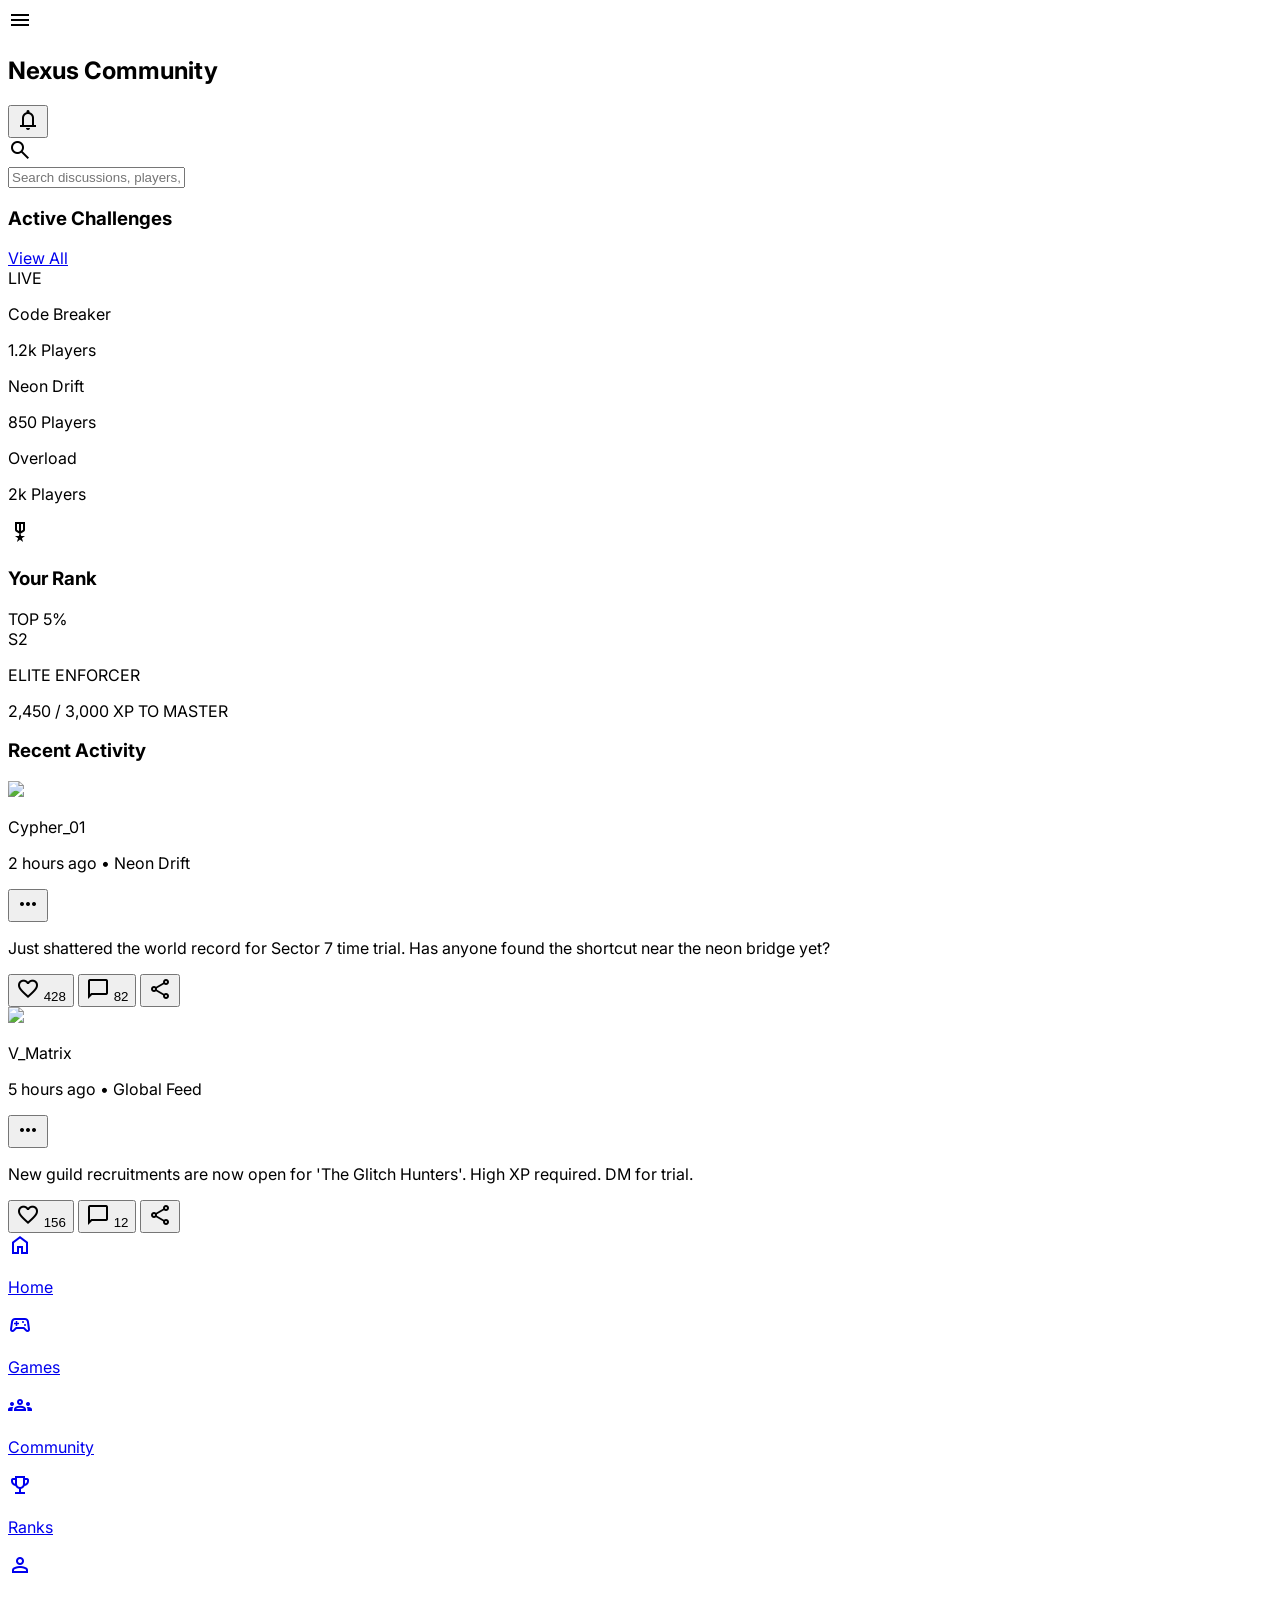
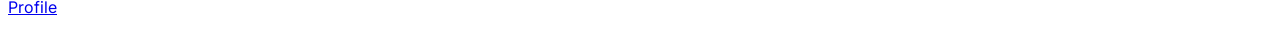
==== mobile refrence.html @ f1363cef "added the community page" ====
<!DOCTYPE html>

<html class="dark" lang="en"><head>
<meta charset="utf-8"/>
<meta content="width=device-width, initial-scale=1.0" name="viewport"/>
<title>Nexus Community - Cyber Noir</title>
<script src="https://cdn.tailwindcss.com?plugins=forms,container-queries"></script>
<link href="https://fonts.googleapis.com/css2?family=Inter:wght@300;400;500;600;700&amp;display=swap" rel="stylesheet"/>
<link href="https://fonts.googleapis.com/css2?family=Material+Symbols+Outlined:wght,FILL@100..700,0..1&amp;display=swap" rel="stylesheet"/>
<link href="https://fonts.googleapis.com/css2?family=Material+Symbols+Outlined:wght,FILL@100..700,0..1&amp;display=swap" rel="stylesheet"/>
<script id="tailwind-config">
        tailwind.config = {
            darkMode: "class",
            theme: {
                extend: {
                    colors: {
                        "primary": "#0657f9",
                        "background-light": "#f5f6f8",
                        "background-dark": "#0f1623",
                    },
                    fontFamily: {
                        "display": ["Inter"]
                    },
                    borderRadius: {"DEFAULT": "0.25rem", "lg": "0.5rem", "xl": "0.75rem", "full": "9999px"},
                },
            },
        }
    </script>
<style>
        body {
            font-family: 'Inter', sans-serif;
            -webkit-tap-highlight-color: transparent;
        }
        .neon-glow {
            box-shadow: 0 0 10px rgba(6, 87, 249, 0.4);
        }
        .no-scrollbar::-webkit-scrollbar {
            display: none;
        }
        .no-scrollbar {
            -ms-overflow-style: none;
            scrollbar-width: none;
        }
    </style>
<style>
    body {
      min-height: max(884px, 100dvh);
    }
  </style>
  </head>
<body class="bg-background-light dark:bg-background-dark text-slate-900 dark:text-slate-100 font-display">
<div class="relative flex min-h-screen w-full flex-col max-w-md mx-auto bg-background-light dark:bg-background-dark overflow-x-hidden">
<header class="flex items-center bg-background-light dark:bg-background-dark p-4 pb-2 justify-between sticky top-0 z-20 border-b border-slate-200 dark:border-primary/20 backdrop-blur-md">
<div class="text-slate-900 dark:text-slate-100 flex size-12 shrink-0 items-center justify-start">
<span class="material-symbols-outlined">menu</span>
</div>
<h2 class="text-slate-900 dark:text-slate-100 text-lg font-bold leading-tight tracking-tight flex-1 text-center uppercase tracking-widest">Nexus Community</h2>
<div class="flex w-12 items-center justify-end">
<button class="relative flex items-center justify-center rounded-lg h-12 w-12 text-slate-900 dark:text-slate-100">
<span class="material-symbols-outlined">notifications</span>
<span class="absolute top-3 right-3 flex h-2 w-2 rounded-full bg-primary neon-glow"></span>
</button>
</div>
</header>
<div class="px-4 py-4">
<label class="flex flex-col min-w-40 h-12 w-full">
<div class="flex w-full flex-1 items-stretch rounded-xl h-full shadow-lg">
<div class="text-slate-500 dark:text-primary flex border-none bg-slate-100 dark:bg-primary/10 items-center justify-center pl-4 rounded-l-xl">
<span class="material-symbols-outlined">search</span>
</div>
<input class="form-input flex w-full min-w-0 flex-1 resize-none overflow-hidden rounded-r-xl text-slate-900 dark:text-slate-100 focus:outline-0 focus:ring-1 focus:ring-primary border-none bg-slate-100 dark:bg-primary/10 h-full placeholder:text-slate-400 dark:placeholder:text-slate-500 px-4 pl-2 text-base font-normal leading-normal" placeholder="Search discussions, players, tags..." value=""/>
</div>
</label>
</div>
<section class="mb-6">
<div class="flex items-center justify-between px-4 pb-3">
<h3 class="text-slate-900 dark:text-slate-100 text-sm font-bold uppercase tracking-wider">Active Challenges</h3>
<a class="text-primary text-xs font-semibold" href="#">View All</a>
</div>
<div class="flex w-full overflow-x-auto no-scrollbar px-4 gap-4">
<div class="flex flex-col shrink-0 w-32 group cursor-pointer">
<div class="w-full bg-center bg-no-repeat aspect-[4/5] bg-cover rounded-xl border border-transparent group-hover:border-primary transition-all duration-300 relative overflow-hidden" data-alt="Abstract neon blue digital grid pattern" style='background-image: url("https://lh3.googleusercontent.com/aida-public/[base64]");'>
<div class="absolute inset-0 bg-gradient-to-t from-background-dark/80 to-transparent"></div>
<div class="absolute bottom-2 left-2 text-[10px] text-primary font-bold uppercase">LIVE</div>
</div>
<p class="text-slate-900 dark:text-slate-100 text-xs font-bold mt-2 truncate">Code Breaker</p>
<p class="text-slate-500 dark:text-slate-400 text-[10px]">1.2k Players</p>
</div>
<div class="flex flex-col shrink-0 w-32 group cursor-pointer">
<div class="w-full bg-center bg-no-repeat aspect-[4/5] bg-cover rounded-xl border border-transparent group-hover:border-primary transition-all duration-300 relative overflow-hidden" data-alt="Retro synthwave sunset background" style='background-image: url("https://lh3.googleusercontent.com/aida-public/[base64]");'>
<div class="absolute inset-0 bg-gradient-to-t from-background-dark/80 to-transparent"></div>
</div>
<p class="text-slate-900 dark:text-slate-100 text-xs font-bold mt-2 truncate">Neon Drift</p>
<p class="text-slate-500 dark:text-slate-400 text-[10px]">850 Players</p>
</div>
<div class="flex flex-col shrink-0 w-32 group cursor-pointer">
<div class="w-full bg-center bg-no-repeat aspect-[4/5] bg-cover rounded-xl border border-transparent group-hover:border-primary transition-all duration-300 relative overflow-hidden" data-alt="Futuristic cyber city landscape" style='background-image: url("https://lh3.googleusercontent.com/aida-public/[base64]");'>
<div class="absolute inset-0 bg-gradient-to-t from-background-dark/80 to-transparent"></div>
</div>
<p class="text-slate-900 dark:text-slate-100 text-xs font-bold mt-2 truncate">Overload</p>
<p class="text-slate-500 dark:text-slate-400 text-[10px]">2k Players</p>
</div>
</div>
</section>
<section class="mx-4 mb-6 p-4 rounded-xl bg-slate-100 dark:bg-primary/5 border border-slate-200 dark:border-primary/20">
<div class="flex items-center justify-between mb-3">
<div class="flex items-center gap-2">
<span class="material-symbols-outlined text-primary">military_tech</span>
<h3 class="text-slate-900 dark:text-slate-100 text-sm font-bold uppercase tracking-wider">Your Rank</h3>
</div>
<span class="text-primary text-xs font-bold">TOP 5%</span>
</div>
<div class="flex items-center gap-4">
<div class="size-14 rounded-full border-2 border-primary p-1">
<div class="w-full h-full bg-primary/20 rounded-full flex items-center justify-center text-primary font-bold">S2</div>
</div>
<div class="flex-1">
<p class="text-slate-900 dark:text-slate-100 text-lg font-black italic">ELITE ENFORCER</p>
<div class="w-full h-1.5 bg-slate-200 dark:bg-slate-700 rounded-full mt-1 overflow-hidden">
<div class="h-full bg-primary neon-glow" style="width: 78%"></div>
</div>
<p class="text-slate-500 dark:text-slate-400 text-[10px] mt-1">2,450 / 3,000 XP TO MASTER</p>
</div>
</div>
</section>
<section class="flex-1 px-4 pb-24">
<h3 class="text-slate-900 dark:text-slate-100 text-sm font-bold uppercase tracking-wider pb-4">Recent Activity</h3>
<div class="space-y-4">
<div class="p-4 rounded-xl bg-slate-100 dark:bg-slate-800/40 border border-slate-200 dark:border-slate-700">
<div class="flex items-center gap-3 mb-3">
<div class="size-10 rounded-full bg-primary/10 overflow-hidden border border-primary/30">
<img class="w-full h-full object-cover" data-alt="User avatar male portrait" src="https://lh3.googleusercontent.com/aida-public/[base64]"/>
</div>
<div class="flex-1">
<p class="text-slate-900 dark:text-slate-100 text-sm font-bold">Cypher_01</p>
<p class="text-slate-500 dark:text-slate-400 text-[10px]">2 hours ago • <span class="text-primary">Neon Drift</span></p>
</div>
<button class="text-slate-400"><span class="material-symbols-outlined">more_horiz</span></button>
</div>
<p class="text-slate-800 dark:text-slate-300 text-sm leading-relaxed mb-3">Just shattered the world record for Sector 7 time trial. Has anyone found the shortcut near the neon bridge yet?</p>
<div class="flex items-center gap-6">
<button class="flex items-center gap-1.5 text-slate-500 dark:text-slate-400 hover:text-primary transition-colors">
<span class="material-symbols-outlined text-sm">favorite</span>
<span class="text-xs">428</span>
</button>
<button class="flex items-center gap-1.5 text-slate-500 dark:text-slate-400 hover:text-primary transition-colors">
<span class="material-symbols-outlined text-sm">chat_bubble</span>
<span class="text-xs">82</span>
</button>
<button class="flex items-center gap-1.5 text-slate-500 dark:text-slate-400 hover:text-primary transition-colors">
<span class="material-symbols-outlined text-sm">share</span>
</button>
</div>
</div>
<div class="p-4 rounded-xl bg-slate-100 dark:bg-slate-800/40 border border-slate-200 dark:border-slate-700">
<div class="flex items-center gap-3 mb-3">
<div class="size-10 rounded-full bg-primary/10 overflow-hidden border border-primary/30">
<img class="w-full h-full object-cover" data-alt="User avatar female portrait" src="https://lh3.googleusercontent.com/aida-public/[base64]"/>
</div>
<div class="flex-1">
<p class="text-slate-900 dark:text-slate-100 text-sm font-bold">V_Matrix</p>
<p class="text-slate-500 dark:text-slate-400 text-[10px]">5 hours ago • <span class="text-primary">Global Feed</span></p>
</div>
<button class="text-slate-400"><span class="material-symbols-outlined">more_horiz</span></button>
</div>
<p class="text-slate-800 dark:text-slate-300 text-sm leading-relaxed mb-3">New guild recruitments are now open for 'The Glitch Hunters'. High XP required. DM for trial.</p>
<div class="flex items-center gap-6">
<button class="flex items-center gap-1.5 text-slate-500 dark:text-slate-400 hover:text-primary transition-colors">
<span class="material-symbols-outlined text-sm">favorite</span>
<span class="text-xs">156</span>
</button>
<button class="flex items-center gap-1.5 text-slate-500 dark:text-slate-400 hover:text-primary transition-colors">
<span class="material-symbols-outlined text-sm">chat_bubble</span>
<span class="text-xs">12</span>
</button>
<button class="flex items-center gap-1.5 text-slate-500 dark:text-slate-400 hover:text-primary transition-colors">
<span class="material-symbols-outlined text-sm">share</span>
</button>
</div>
</div>
</div>
</section>
<nav class="fixed bottom-0 left-0 right-0 max-w-md mx-auto z-30">
<div class="flex gap-2 border-t border-slate-200 dark:border-primary/20 bg-background-light dark:bg-background-dark/95 backdrop-blur-lg px-4 pb-6 pt-3">
<a class="flex flex-1 flex-col items-center justify-center gap-1 text-slate-400 dark:text-slate-500 hover:text-primary transition-colors" href="#">
<span class="material-symbols-outlined">home</span>
<p class="text-[10px] font-bold uppercase tracking-wider">Home</p>
</a>
<a class="flex flex-1 flex-col items-center justify-center gap-1 text-slate-400 dark:text-slate-500 hover:text-primary transition-colors" href="#">
<span class="material-symbols-outlined">sports_esports</span>
<p class="text-[10px] font-bold uppercase tracking-wider">Games</p>
</a>
<a class="flex flex-1 flex-col items-center justify-center gap-1 text-primary" href="#">
<div class="relative flex items-center justify-center">
<span class="material-symbols-outlined">groups</span>
<div class="absolute -top-1 -right-1 size-2 bg-primary rounded-full neon-glow"></div>
</div>
<p class="text-[10px] font-bold uppercase tracking-wider">Community</p>
</a>
<a class="flex flex-1 flex-col items-center justify-center gap-1 text-slate-400 dark:text-slate-500 hover:text-primary transition-colors" href="#">
<span class="material-symbols-outlined">emoji_events</span>
<p class="text-[10px] font-bold uppercase tracking-wider">Ranks</p>
</a>
<a class="flex flex-1 flex-col items-center justify-center gap-1 text-slate-400 dark:text-slate-500 hover:text-primary transition-colors" href="#">
<span class="material-symbols-outlined">person</span>
<p class="text-[10px] font-bold uppercase tracking-wider">Profile</p>
</a>
</div>
</nav>
</div>
</body></html>
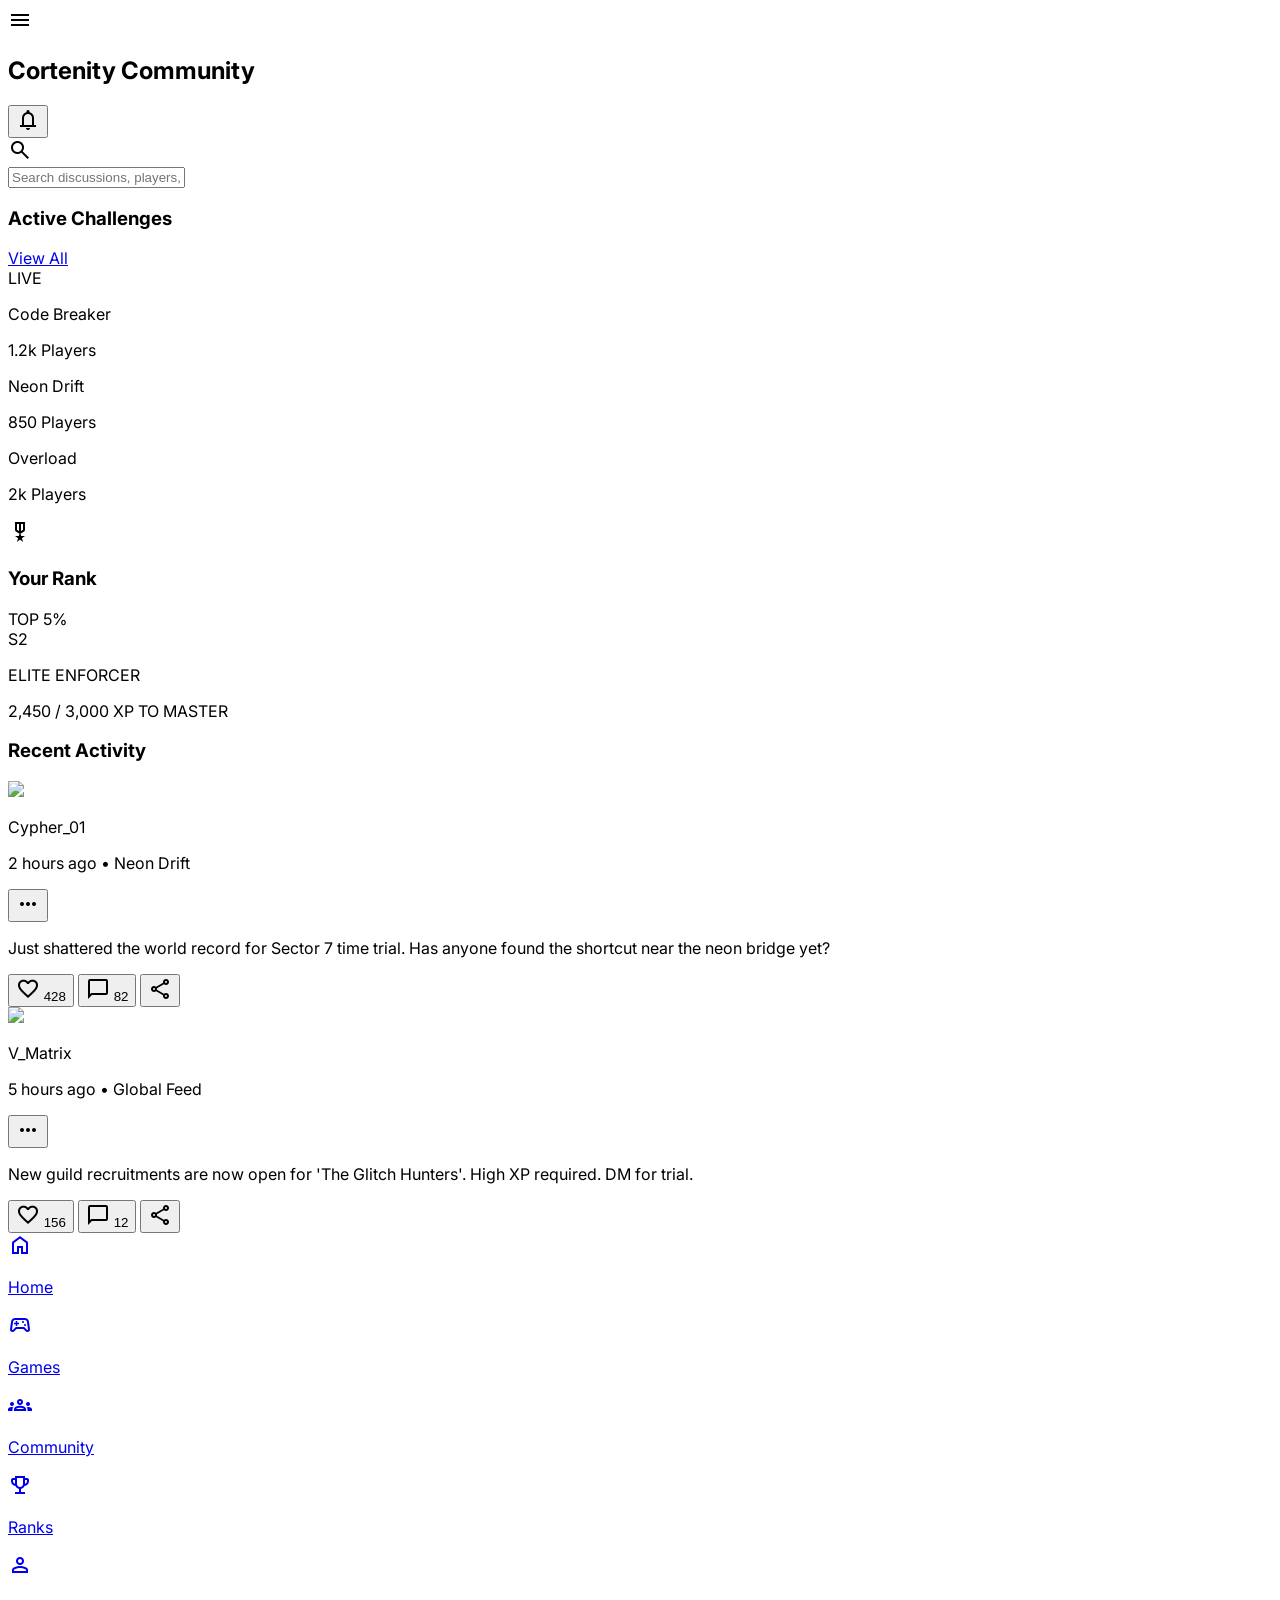
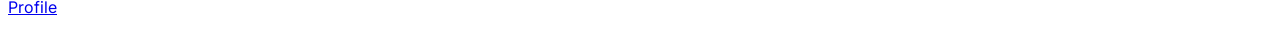
==== commit 4a8efd6b: "feat: Add new games and community pages, featuring a game library with filtering and search, and a s" ====
--- a/mobile refrence.html
+++ b/mobile refrence.html
@@ -3,7 +3,7 @@
 <html class="dark" lang="en"><head>
 <meta charset="utf-8"/>
 <meta content="width=device-width, initial-scale=1.0" name="viewport"/>
-<title>Nexus Community - Cyber Noir</title>
+<title>Cortenity Community - Cyber Noir</title>
 <script src="https://cdn.tailwindcss.com?plugins=forms,container-queries"></script>
 <link href="https://fonts.googleapis.com/css2?family=Inter:wght@300;400;500;600;700&amp;display=swap" rel="stylesheet"/>
 <link href="https://fonts.googleapis.com/css2?family=Material+Symbols+Outlined:wght,FILL@100..700,0..1&amp;display=swap" rel="stylesheet"/>
@@ -54,7 +54,7 @@
 <div class="text-slate-900 dark:text-slate-100 flex size-12 shrink-0 items-center justify-start">
 <span class="material-symbols-outlined">menu</span>
 </div>
-<h2 class="text-slate-900 dark:text-slate-100 text-lg font-bold leading-tight tracking-tight flex-1 text-center uppercase tracking-widest">Nexus Community</h2>
+<h2 class="text-slate-900 dark:text-slate-100 text-lg font-bold leading-tight tracking-tight flex-1 text-center uppercase tracking-widest">Cortenity Community</h2>
 <div class="flex w-12 items-center justify-end">
 <button class="relative flex items-center justify-center rounded-lg h-12 w-12 text-slate-900 dark:text-slate-100">
 <span class="material-symbols-outlined">notifications</span>
